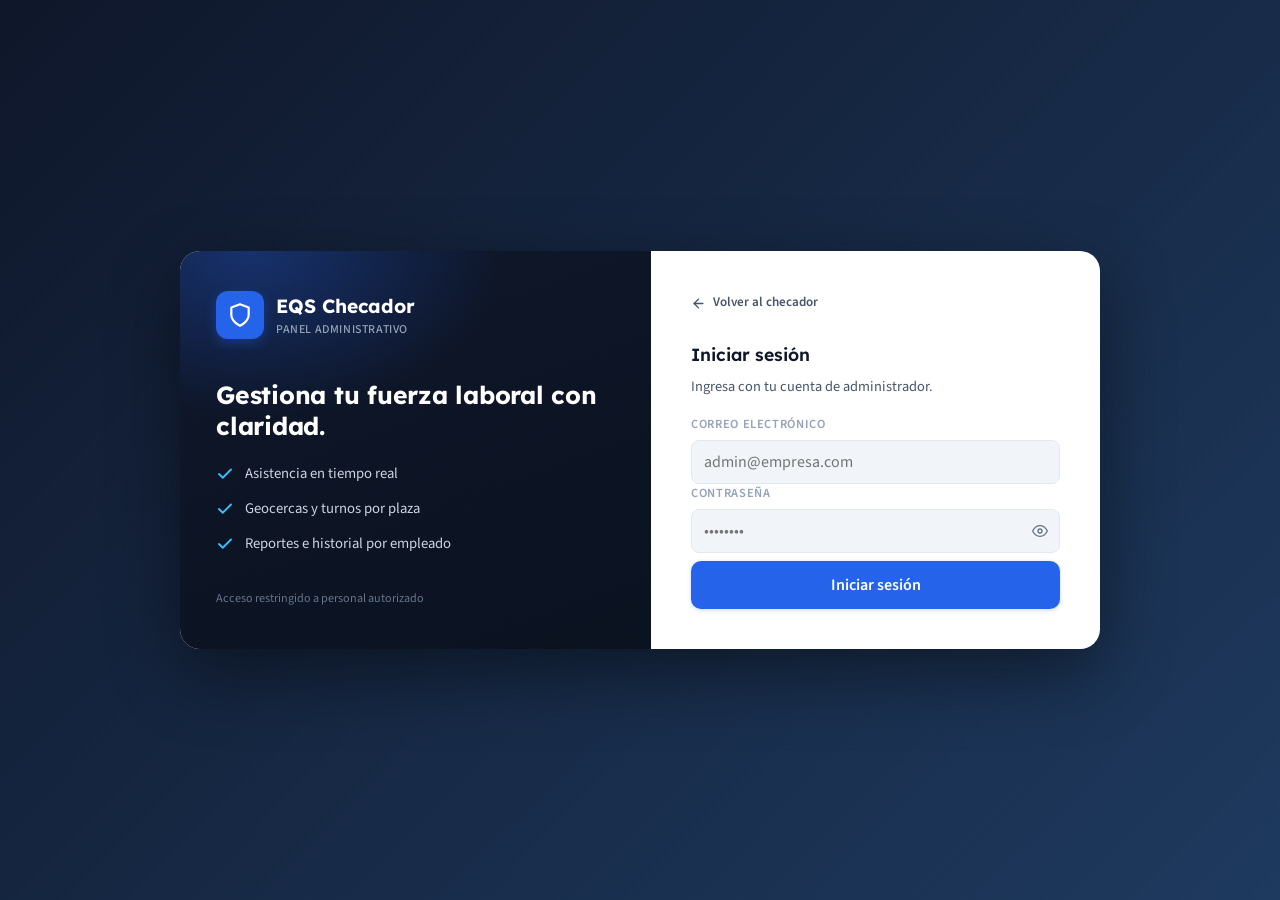
==== admin/index.html @ b65c6a92 "feat: acceso admin desde checador + rediseño split-panel del login admin - Checador: pill 'Admin' fi" ====
<!DOCTYPE html>
<html lang="es">
<head>
  <script>!function(){var b=document.createElement('base');b.href=location.hostname==='nicolasneg.github.io'?'/ChecadorGLOBAL/':'/';document.head.appendChild(b)}()</script>
  <meta charset="UTF-8">
  <meta name="viewport" content="width=device-width, initial-scale=1.0">
  <title>EQS Admin · Acceso</title>
  <link rel="icon" type="image/svg+xml" href="favicon.svg">
  <link rel="stylesheet" href="assets/css/estilos-admin.css">
</head>
<body class="login-body">

  <div class="login-shell">

    <!-- Panel de marca -->
    <aside class="login-aside">
      <div class="login-brand">
        <div class="login-brand__icon">
          <svg width="26" height="26" viewBox="0 0 24 24" fill="none" stroke="currentColor" stroke-width="2" stroke-linecap="round" stroke-linejoin="round">
            <path d="M12 22s8-4 8-10V5l-8-3-8 3v7c0 6 8 10 8 10z"/>
          </svg>
        </div>
        <div>
          <div class="login-brand__name">EQS Checador</div>
          <div class="login-brand__sub">Panel Administrativo</div>
        </div>
      </div>

      <div class="login-aside__hero">
        <h1>Gestiona tu fuerza laboral con claridad.</h1>
        <ul class="login-points">
          <li>
            <svg viewBox="0 0 24 24" fill="none" stroke="currentColor" stroke-width="2.5" stroke-linecap="round" stroke-linejoin="round"><polyline points="20 6 9 17 4 12"/></svg>
            Asistencia en tiempo real
          </li>
          <li>
            <svg viewBox="0 0 24 24" fill="none" stroke="currentColor" stroke-width="2.5" stroke-linecap="round" stroke-linejoin="round"><polyline points="20 6 9 17 4 12"/></svg>
            Geocercas y turnos por plaza
          </li>
          <li>
            <svg viewBox="0 0 24 24" fill="none" stroke="currentColor" stroke-width="2.5" stroke-linecap="round" stroke-linejoin="round"><polyline points="20 6 9 17 4 12"/></svg>
            Reportes e historial por empleado
          </li>
        </ul>
      </div>

      <div class="login-aside__foot">Acceso restringido a personal autorizado</div>
    </aside>

    <!-- Panel de formulario -->
    <main class="login-main">
      <a href="index.html" class="login-back">
        <svg width="15" height="15" viewBox="0 0 24 24" fill="none" stroke="currentColor" stroke-width="2.2" stroke-linecap="round" stroke-linejoin="round"><line x1="19" y1="12" x2="5" y2="12"/><polyline points="12 19 5 12 12 5"/></svg>
        Volver al checador
      </a>

      <div class="login-form-wrap">
        <h2 class="login-title">Iniciar sesión</h2>
        <p class="login-hint">Ingresa con tu cuenta de administrador.</p>

        <form id="form-login" novalidate>
      <div class="form-group">
        <label for="email">Correo electrónico</label>
        <input id="email" class="form-input" type="email" autocomplete="email"
               placeholder="admin@empresa.com" required>
      </div>
      <div class="form-group">
        <label for="password">Contraseña</label>
        <div style="position:relative">
          <input id="password" class="form-input" type="password" autocomplete="current-password"
                 placeholder="••••••••" required style="padding-right:44px">
          <button type="button" id="btn-toggle-pass" class="abtn abtn--icon"
                  style="position:absolute;right:4px;top:50%;transform:translateY(-50%);background:none;color:#64748B"
                  aria-label="Mostrar/ocultar contraseña">
            <svg width="16" height="16" viewBox="0 0 24 24" fill="none" stroke="currentColor" stroke-width="2" stroke-linecap="round">
              <path d="M1 12s4-8 11-8 11 8 11 8-4 8-11 8-11-8-11-8z"/>
              <circle cx="12" cy="12" r="3"/>
            </svg>
          </button>
        </div>
      </div>

      <p id="login-error" class="error-inline" hidden></p>

      <button type="submit" class="abtn abtn--primary abtn--lg" id="btn-submit" style="width:100%;margin-top:8px">
        <span id="btn-label">Iniciar sesión</span>
        <div class="ad-spinner" id="btn-spinner" hidden style="width:16px;height:16px;border-width:2px;border-color:rgba(255,255,255,.3);border-top-color:#fff"></div>
      </button>
        </form>
      </div>
    </main>

  </div>

  <script type="module">
    import { loginAdmin, getAdminSession } from './assets/js/admin/auth.js';
    import { BASE } from './assets/js/config.js';

    // If already logged in, skip to dashboard
    if (getAdminSession()) location.replace(BASE + '/admin/dashboard/');

    const form    = document.getElementById('form-login');
    const errEl   = document.getElementById('login-error');
    const btnSub  = document.getElementById('btn-submit');
    const label   = document.getElementById('btn-label');
    const spinner = document.getElementById('btn-spinner');
    const passIn  = document.getElementById('password');
    const toggleBtn = document.getElementById('btn-toggle-pass');

    toggleBtn.addEventListener('click', () => {
      const isPass = passIn.type === 'password';
      passIn.type = isPass ? 'text' : 'password';
    });

    form.addEventListener('submit', async (e) => {
      e.preventDefault();
      errEl.hidden = true;
      btnSub.disabled = true;
      label.hidden = true;
      spinner.hidden = false;

      const email    = document.getElementById('email').value.trim();
      const password = passIn.value;

      try {
        const res = await loginAdmin(email, password);
        if (res.ok) {
          location.replace(BASE + '/admin/dashboard/');
          return;
        }
        errEl.textContent = res.error || 'No se pudo iniciar sesión.';
        errEl.hidden = false;
      } catch (err) {
        errEl.textContent = err.message || 'Error inesperado.';
        errEl.hidden = false;
      } finally {
        btnSub.disabled = false;
        label.hidden = false;
        spinner.hidden = true;
      }
    });
  </script>
</body>
</html>
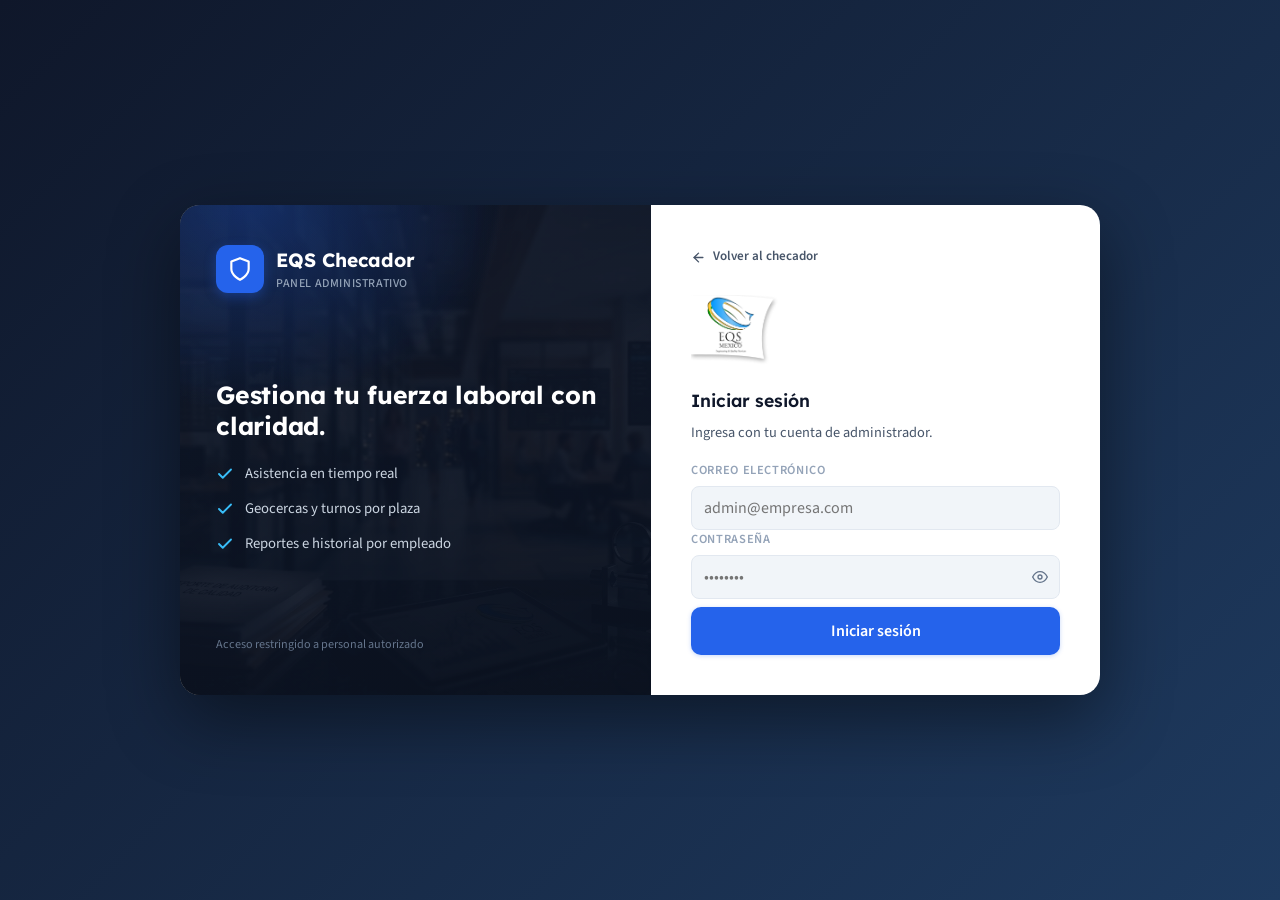
==== commit bd0b38c7: "Identidad EQS: logo en checador/admin + fondos de oficina en los logins - logo_.png como marca en lo" ====
--- a/admin/index.html
+++ b/admin/index.html
@@ -55,6 +55,7 @@
       </a>
 
       <div class="login-form-wrap">
+        <img src="assets/imgs/logo_.png" alt="EQS México" class="login-logo">
         <h2 class="login-title">Iniciar sesión</h2>
         <p class="login-hint">Ingresa con tu cuenta de administrador.</p>
 
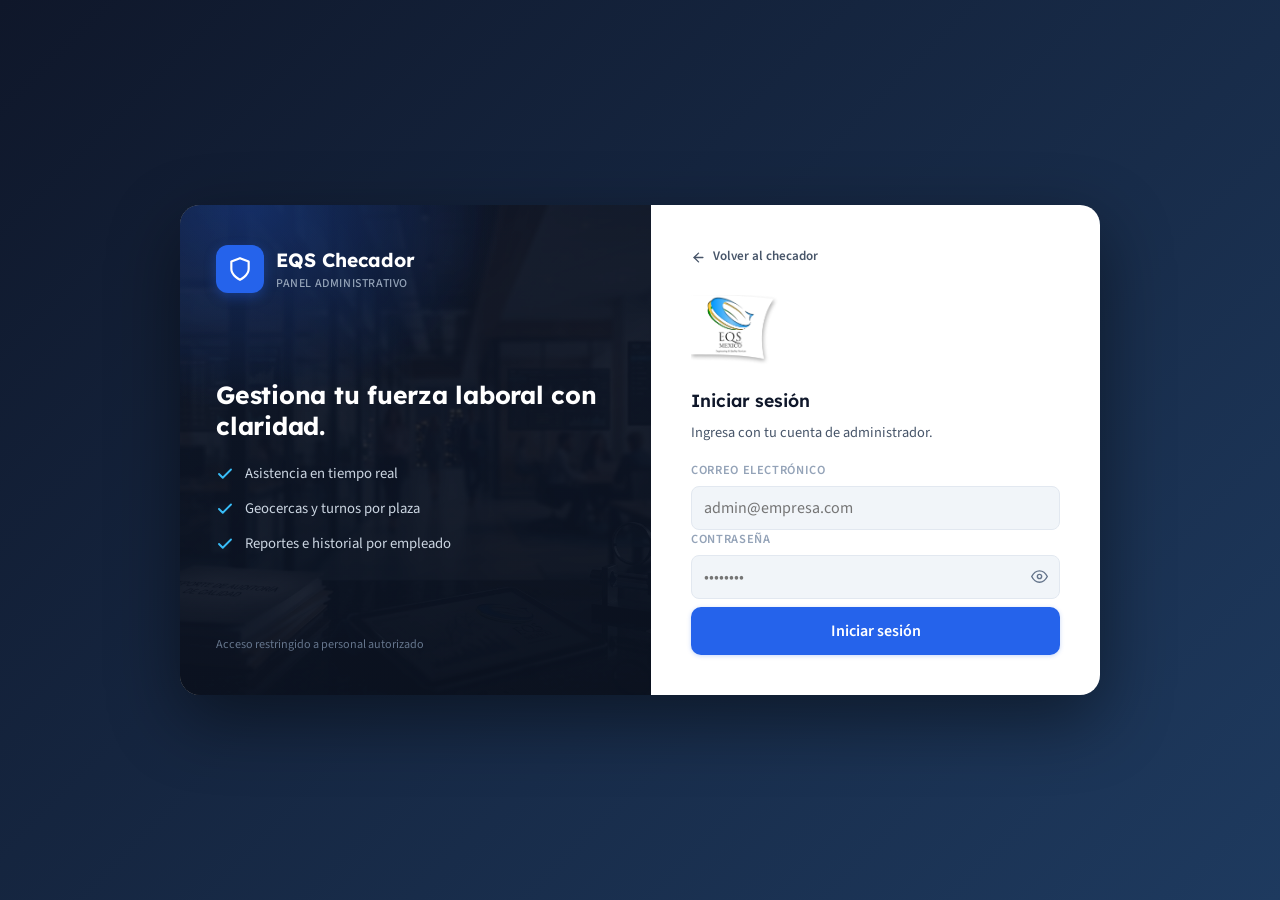
==== commit b1deb919: "feat(ui): ojo mostrar/ocultar PIN y contraseña + feedback de presión en botones - checador: toggle d" ====
--- a/admin/index.html
+++ b/admin/index.html
@@ -70,12 +70,14 @@
         <div style="position:relative">
           <input id="password" class="form-input" type="password" autocomplete="current-password"
                  placeholder="••••••••" required style="padding-right:44px">
-          <button type="button" id="btn-toggle-pass" class="abtn abtn--icon"
+          <button type="button" id="btn-toggle-pass" class="abtn abtn--icon eye-toggle"
                   style="position:absolute;right:4px;top:50%;transform:translateY(-50%);background:none;color:#64748B"
-                  aria-label="Mostrar/ocultar contraseña">
-            <svg width="16" height="16" viewBox="0 0 24 24" fill="none" stroke="currentColor" stroke-width="2" stroke-linecap="round">
-              <path d="M1 12s4-8 11-8 11 8 11 8-4 8-11 8-11-8-11-8z"/>
-              <circle cx="12" cy="12" r="3"/>
+                  aria-label="Mostrar contraseña" aria-pressed="false">
+            <svg class="eye eye--open" width="17" height="17" viewBox="0 0 24 24" fill="none" stroke="currentColor" stroke-width="2" stroke-linecap="round" stroke-linejoin="round" aria-hidden="true">
+              <path d="M1 12s4-8 11-8 11 8 11 8-4 8-11 8-11-8-11-8z"/><circle cx="12" cy="12" r="3"/>
+            </svg>
+            <svg class="eye eye--off" width="17" height="17" viewBox="0 0 24 24" fill="none" stroke="currentColor" stroke-width="2" stroke-linecap="round" stroke-linejoin="round" aria-hidden="true">
+              <path d="M9.88 9.88a3 3 0 1 0 4.24 4.24"/><path d="M10.73 5.08A10.43 10.43 0 0 1 12 5c7 0 11 7 11 7a13.16 13.16 0 0 1-1.67 2.68"/><path d="M6.61 6.61A13.526 13.526 0 0 0 1 12s4 7 11 7a9.74 9.74 0 0 0 5.39-1.61"/><line x1="2" y1="2" x2="22" y2="22"/>
             </svg>
           </button>
         </div>
@@ -111,6 +113,10 @@
     toggleBtn.addEventListener('click', () => {
       const isPass = passIn.type === 'password';
       passIn.type = isPass ? 'text' : 'password';
+      toggleBtn.classList.toggle('revealed', isPass);
+      toggleBtn.setAttribute('aria-pressed', String(isPass));
+      toggleBtn.setAttribute('aria-label', isPass ? 'Ocultar contraseña' : 'Mostrar contraseña');
+      passIn.focus();
     });
 
     form.addEventListener('submit', async (e) => {
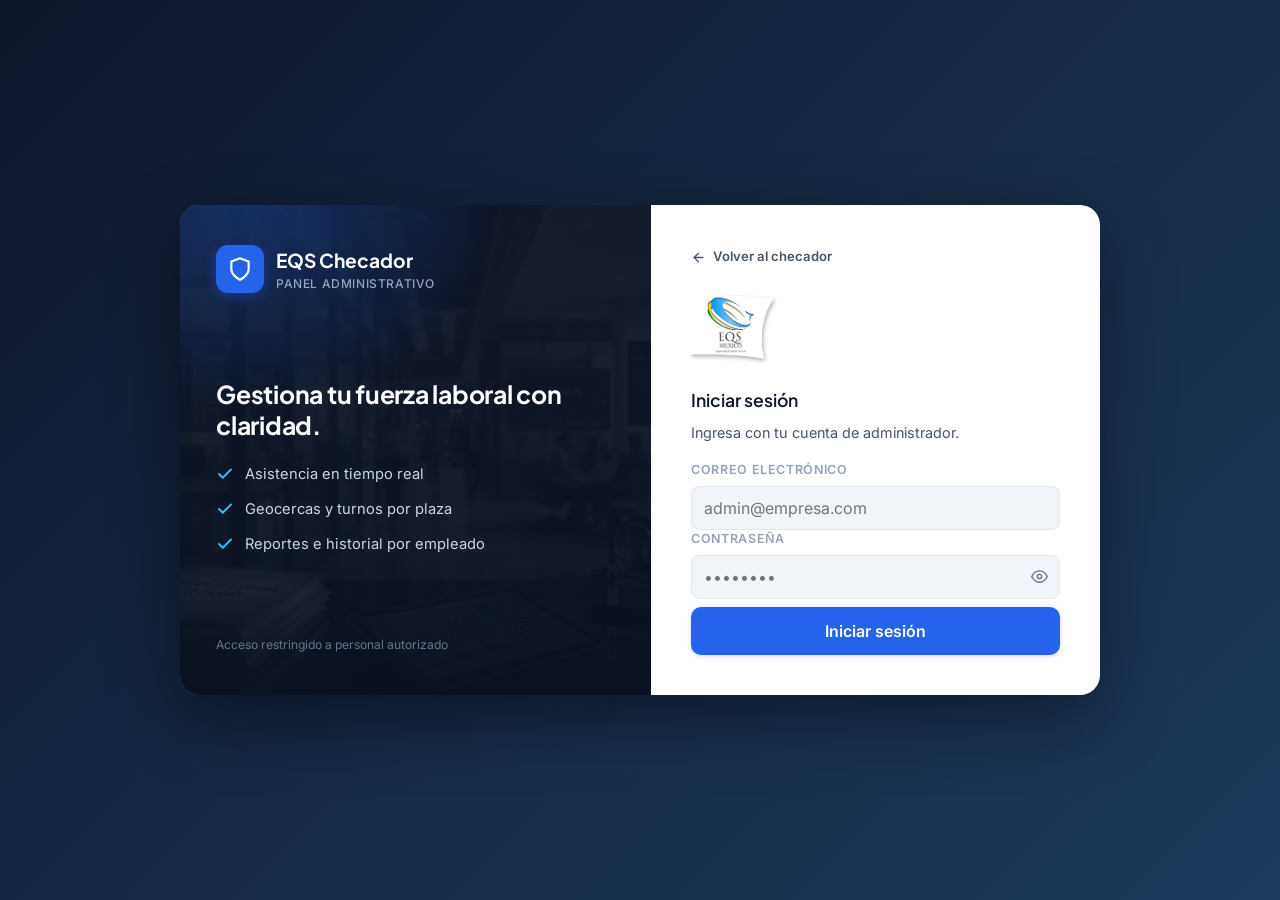
==== commit 24f448b6: "Fix 404 en GitHub Pages (base via document.write) + rediseño form editar empleado - Las páginas crea" ====
--- a/admin/index.html
+++ b/admin/index.html
@@ -1,7 +1,7 @@
 <!DOCTYPE html>
 <html lang="es">
 <head>
-  <script>!function(){var b=document.createElement('base');b.href=location.hostname==='nicolasneg.github.io'?'/ChecadorGLOBAL/':'/';document.head.appendChild(b)}()</script>
+  <script>!function(){document.write('<base href="'+(location.hostname==='nicolasneg.github.io'?'/ChecadorGLOBAL/':'/')+'">')}()</script>
   <meta charset="UTF-8">
   <meta name="viewport" content="width=device-width, initial-scale=1.0">
   <title>EQS Admin · Acceso</title>
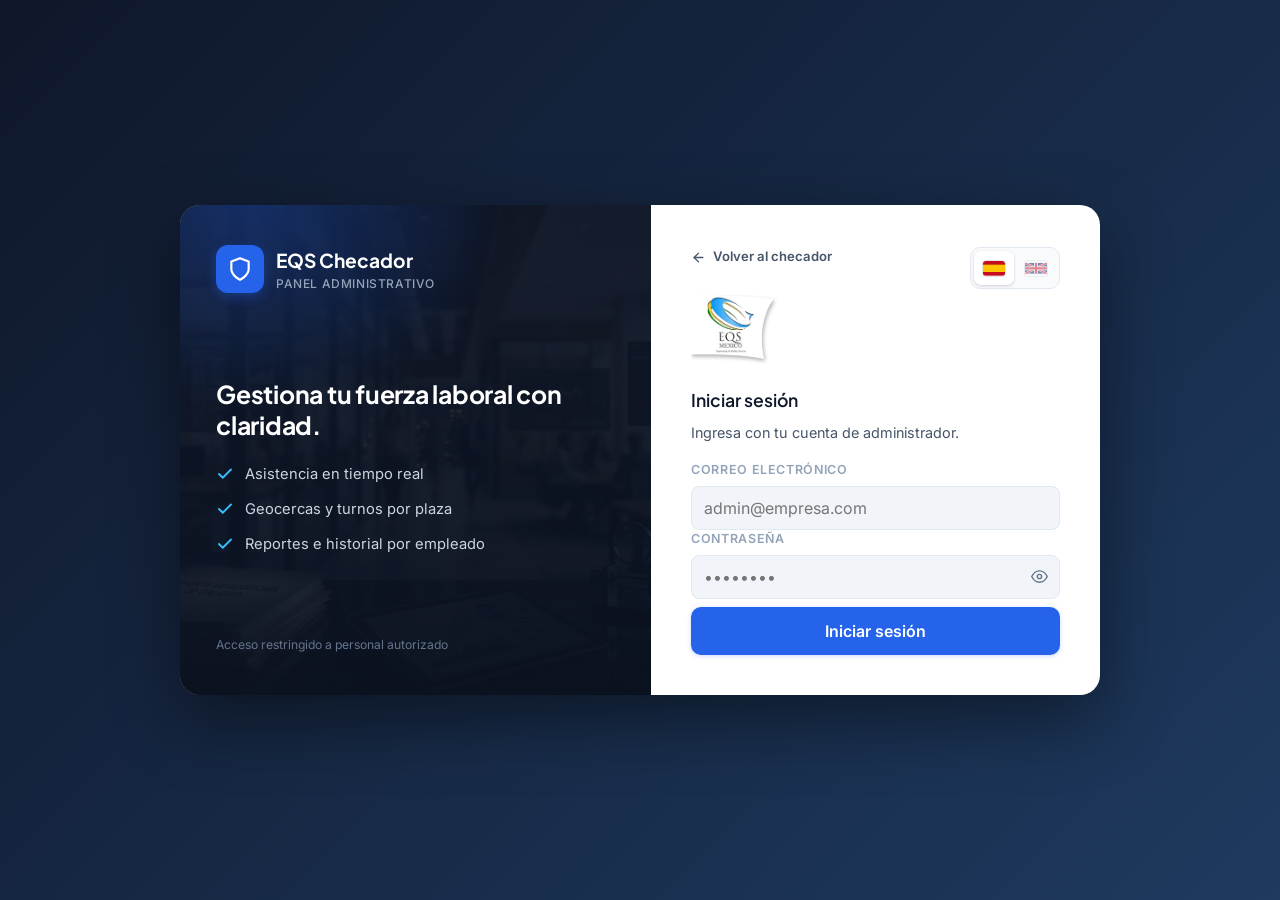
==== commit 7c9d3cf8: "i18n: traducir checador, historial, login admin y páginas 404/sin-permisos Añade claves EN para el f" ====
--- a/admin/index.html
+++ b/admin/index.html
@@ -22,57 +22,60 @@
         </div>
         <div>
           <div class="login-brand__name">EQS Checador</div>
-          <div class="login-brand__sub">Panel Administrativo</div>
+          <div class="login-brand__sub" data-i18n>Panel Administrativo</div>
         </div>
       </div>
 
       <div class="login-aside__hero">
-        <h1>Gestiona tu fuerza laboral con claridad.</h1>
+        <h1 data-i18n>Gestiona tu fuerza laboral con claridad.</h1>
         <ul class="login-points">
           <li>
             <svg viewBox="0 0 24 24" fill="none" stroke="currentColor" stroke-width="2.5" stroke-linecap="round" stroke-linejoin="round"><polyline points="20 6 9 17 4 12"/></svg>
-            Asistencia en tiempo real
+            <span data-i18n>Asistencia en tiempo real</span>
           </li>
           <li>
             <svg viewBox="0 0 24 24" fill="none" stroke="currentColor" stroke-width="2.5" stroke-linecap="round" stroke-linejoin="round"><polyline points="20 6 9 17 4 12"/></svg>
-            Geocercas y turnos por plaza
+            <span data-i18n>Geocercas y turnos por plaza</span>
           </li>
           <li>
             <svg viewBox="0 0 24 24" fill="none" stroke="currentColor" stroke-width="2.5" stroke-linecap="round" stroke-linejoin="round"><polyline points="20 6 9 17 4 12"/></svg>
-            Reportes e historial por empleado
+            <span data-i18n>Reportes e historial por empleado</span>
           </li>
         </ul>
       </div>
 
-      <div class="login-aside__foot">Acceso restringido a personal autorizado</div>
+      <div class="login-aside__foot" data-i18n>Acceso restringido a personal autorizado</div>
     </aside>
 
     <!-- Panel de formulario -->
     <main class="login-main">
-      <a href="index.html" class="login-back">
-        <svg width="15" height="15" viewBox="0 0 24 24" fill="none" stroke="currentColor" stroke-width="2.2" stroke-linecap="round" stroke-linejoin="round"><line x1="19" y1="12" x2="5" y2="12"/><polyline points="12 19 5 12 12 5"/></svg>
-        Volver al checador
-      </a>
+      <div class="login-main__top">
+        <a href="index.html" class="login-back">
+          <svg width="15" height="15" viewBox="0 0 24 24" fill="none" stroke="currentColor" stroke-width="2.2" stroke-linecap="round" stroke-linejoin="round"><line x1="19" y1="12" x2="5" y2="12"/><polyline points="12 19 5 12 12 5"/></svg>
+          <span data-i18n>Volver al checador</span>
+        </a>
+        <div id="login-lang"></div>
+      </div>
 
       <div class="login-form-wrap">
         <img src="assets/imgs/logo_.png" alt="EQS México" class="login-logo">
-        <h2 class="login-title">Iniciar sesión</h2>
-        <p class="login-hint">Ingresa con tu cuenta de administrador.</p>
+        <h2 class="login-title" data-i18n>Iniciar sesión</h2>
+        <p class="login-hint" data-i18n>Ingresa con tu cuenta de administrador.</p>
 
         <form id="form-login" novalidate>
       <div class="form-group">
-        <label for="email">Correo electrónico</label>
+        <label for="email" data-i18n>Correo electrónico</label>
         <input id="email" class="form-input" type="email" autocomplete="email"
                placeholder="admin@empresa.com" required>
       </div>
       <div class="form-group">
-        <label for="password">Contraseña</label>
+        <label for="password" data-i18n>Contraseña</label>
         <div style="position:relative">
           <input id="password" class="form-input" type="password" autocomplete="current-password"
                  placeholder="••••••••" required style="padding-right:44px">
           <button type="button" id="btn-toggle-pass" class="abtn abtn--icon eye-toggle"
                   style="position:absolute;right:4px;top:50%;transform:translateY(-50%);background:none;color:#64748B"
-                  aria-label="Mostrar contraseña" aria-pressed="false">
+                  aria-label="Mostrar contraseña" data-i18n-title="Mostrar contraseña" aria-pressed="false">
             <svg class="eye eye--open" width="17" height="17" viewBox="0 0 24 24" fill="none" stroke="currentColor" stroke-width="2" stroke-linecap="round" stroke-linejoin="round" aria-hidden="true">
               <path d="M1 12s4-8 11-8 11 8 11 8-4 8-11 8-11-8-11-8z"/><circle cx="12" cy="12" r="3"/>
             </svg>
@@ -86,7 +89,7 @@
       <p id="login-error" class="error-inline" hidden></p>
 
       <button type="submit" class="abtn abtn--primary abtn--lg" id="btn-submit" style="width:100%;margin-top:8px">
-        <span id="btn-label">Iniciar sesión</span>
+        <span id="btn-label" data-i18n>Iniciar sesión</span>
         <div class="ad-spinner" id="btn-spinner" hidden style="width:16px;height:16px;border-width:2px;border-color:rgba(255,255,255,.3);border-top-color:#fff"></div>
       </button>
         </form>
@@ -98,9 +101,14 @@
   <script type="module">
     import { loginAdmin, getAdminSession } from './assets/js/admin/auth.js';
     import { BASE } from './assets/js/config.js';
+    import { t, applyI18n, mountLangToggle } from './assets/js/i18n.js';
 
     // If already logged in, skip to dashboard
     if (getAdminSession()) location.replace(BASE + '/admin/dashboard/');
+
+    mountLangToggle(document.getElementById('login-lang'));
+    applyI18n(document);
+    window.addEventListener('langchange', () => applyI18n(document));
 
     const form    = document.getElementById('form-login');
     const errEl   = document.getElementById('login-error');
@@ -115,7 +123,7 @@
       passIn.type = isPass ? 'text' : 'password';
       toggleBtn.classList.toggle('revealed', isPass);
       toggleBtn.setAttribute('aria-pressed', String(isPass));
-      toggleBtn.setAttribute('aria-label', isPass ? 'Ocultar contraseña' : 'Mostrar contraseña');
+      toggleBtn.setAttribute('aria-label', t(isPass ? 'Ocultar contraseña' : 'Mostrar contraseña'));
       passIn.focus();
     });
 
@@ -135,10 +143,10 @@
           location.replace(BASE + '/admin/dashboard/');
           return;
         }
-        errEl.textContent = res.error || 'No se pudo iniciar sesión.';
+        errEl.textContent = res.error || t('No se pudo iniciar sesión.');
         errEl.hidden = false;
       } catch (err) {
-        errEl.textContent = err.message || 'Error inesperado.';
+        errEl.textContent = err.message || t('Error inesperado.');
         errEl.hidden = false;
       } finally {
         btnSub.disabled = false;
